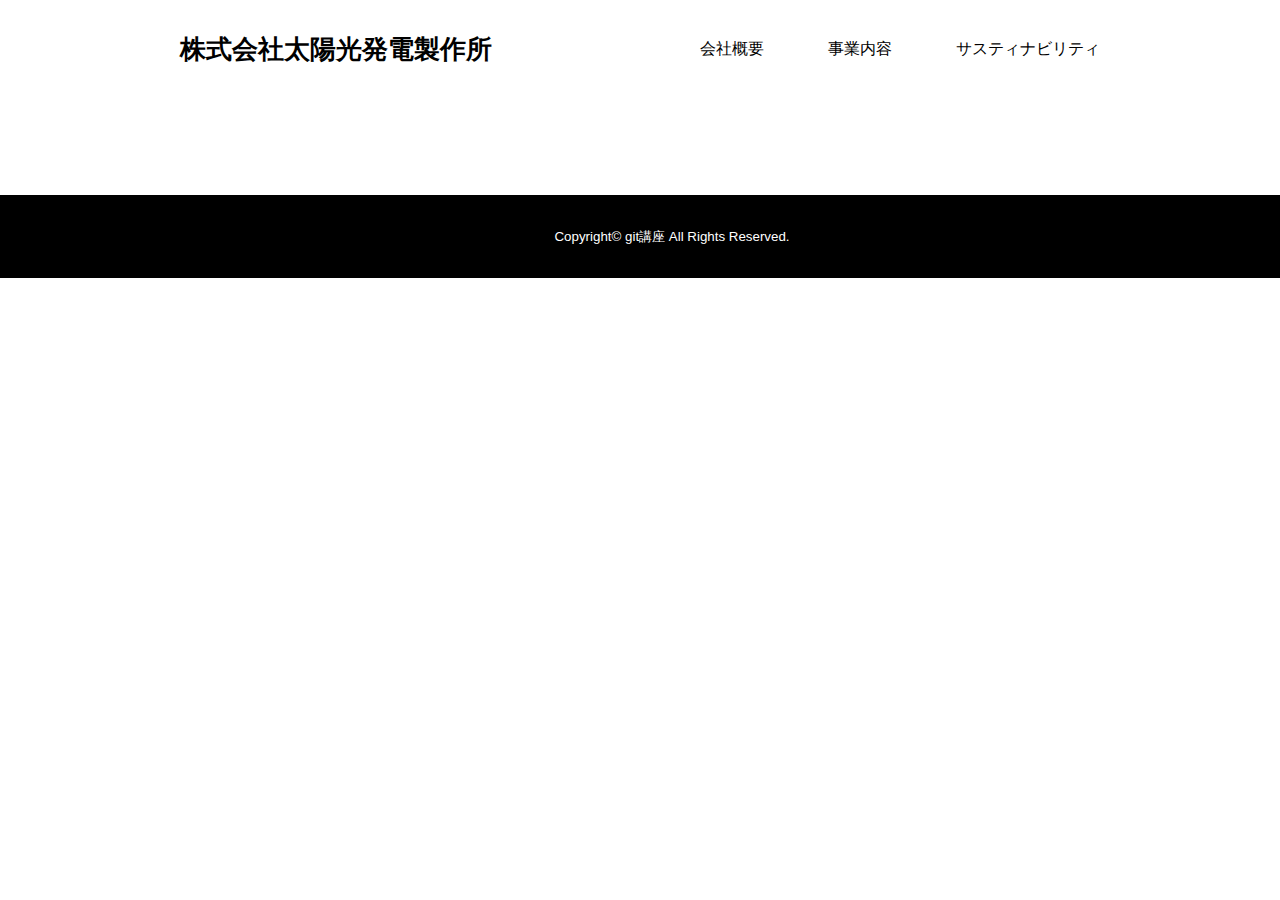
==== jissen_master/index.html @ 9119c2d6 "初回コミット" ====
<!DOCTYPE html>
<html lang=ja>
    <head>
        <meta charset="UTF-8">
        <link rel="stylesheet" href="./css/style.css">
        <title>株式会社太光製作所</title>
    </head>

    <body>
        <header>
            <h3>株式会社太陽光発電製作所</h3>
            <ul>
                <li><a href="#company-container">会社概要</a></li>
                <li><a href="#work-container">事業内容</a></li>
                <li><a href="#sustainability-container">サスティナビリティ</a></li>
            </ul>
        </header>

        <main>
            
        </main>

        <footer>
            <small>Copyright© git講座 All Rights Reserved.</small>
        </footer>
    </body>
</html>
---- jissen_master/css/style.css ----
/* under 375px */
:root {
    --space-size-2: 0.62vw;
    --space-size-4: 1.25vw;
    --space-size-8: 2.5vw;
    --space-size-16: 5vw;
    --space-size-24: 7.5vw;
    --space-size-32: 10vw;
    --space-size-40: 12.5vw;
    --space-size-48: 15vw;
    --space-size-56: 17.5vw;
    --space-size-64: 20vw;
    --space-size-72: 22.5vw;
    --space-size-80: 25vw;
    --space-size-88: 27.5vw;
    --space-size-96: 30vw;
    --space-size-104: 32.5vw;
    --space-size-112: 35vw;
    --space-size-120: 37.5vw;
    --space-size-128: 40vw;

    --font-size-12: 1vw;
    --font-size-16: 1.25vw;
    --font-size-20: 1.5vw;
    --font-size-24: 2vw;

    --font-weight-300: 300;
    --font-weight-600: 600;
    --font-weight-800: 800;

    --font-fam-noto: 'Noto Sans JP', sans-serif;
    --font-fam-roboto: 'Roboto', sans-serif;
}

* {
    font-family: var(--font-fam-noto);
    background-color: #FFFFFF;
    margin: 0;
    padding: 0;
}

header {
    display: flex;
    justify-content: center;
    align-items: center;
    -webkit-padding-start: var(--space-size-8);
    padding-inline-start: var(--space-size-8);
    -webkit-padding-end: var(--space-size-8);
    padding-inline-end: var(--space-size-8);
    -webkit-padding-inline-top: var(--space-size-8);
    padding-top: var(--space-size-8);
    -webkit-padding-inline-bottom: var(--space-size-8);
    padding-bottom: var(--space-size-8);
}

h1 {
    font-size: var(--font-size-24);
    font-weight: var(--font-weight-800) !important;
    width: 50%;
}

h2 {
    position: absolute;
    font-size: var(--font-size-24);
    font-weight: var(--font-weight-600) !important;
    left: var(--space-size-8);
    bottom: var(--space-size-8);
    color: #FFFFFF;
    background-color: rgba(0, 0, 0, 0);
}

h3 {
    font-size: var(--font-size-24);
    font-weight: var(--font-weight-600) !important;
    background-color: rgba(0, 0, 0, 0);
}

ul {
    width: 50%;
    display: flex;
    justify-content: flex-end;
}

li {
    cursor: pointer;
    font-size: var(--font-size-16);
    font-weight: var(--font-weight-300);
    margin-left: var(--space-size-16);
    list-style: none;
}

a {
    text-decoration: none;
    color: black;
}

main {
    margin-bottom: var(--space-size-24);
}

footer {
    width: 100%;
    background-color: black;
    color: #FFFFFF;
    text-align: center;
    -webkit-padding-start: var(--space-size-8);
    padding-inline-start: var(--space-size-8);
    -webkit-padding-end: var(--space-size-8);
    padding-inline-end: var(--space-size-8);
    -webkit-padding-inline-top: var(--space-size-8);
    padding-top: var(--space-size-8);
    -webkit-padding-inline-bottom: var(--space-size-8);
    padding-bottom: var(--space-size-8);
}

small {
    background-color: rgba(0, 0, 0, 0);
    color: #FFFFFF;
}

.top-container {
    position: relative;
    width: 100%;
    height: var(--space-size-96);
    background-image: url(../img/sample.jpg);
    background-size: 100%;
    background-position: bottom;
}

.news-container {
    background-color: #FFFFFF;
    -webkit-padding-start: var(--space-size-8);
    padding-inline-start: var(--space-size-8);
    -webkit-padding-end: var(--space-size-8);
    padding-inline-end: var(--space-size-8);
    -webkit-padding-inline-top: var(--space-size-8);
    padding-top: var(--space-size-8);
    -webkit-padding-inline-bottom: var(--space-size-16);
    padding-bottom: var(--space-size-16);
}

.news-content {
    display: flex;
    justify-content: start;
    align-items: center;
    background-color: black;
    -webkit-padding-start: var(--space-size-8);
    padding-inline-start: var(--space-size-8);
    -webkit-padding-end: var(--space-size-8);
    padding-inline-end: var(--space-size-8);
    -webkit-padding-inline-top: var(--space-size-8);
    padding-top: var(--space-size-8);
    -webkit-padding-inline-bottom: var(--space-size-8);
    padding-bottom: var(--space-size-8);
}

.news-content-p,
.news-content-p-sub {
    background-color: black;
    color: #FFFFFF;
}

.news-content-p-sub {
    margin-left: var(--space-size-8);
}

#company-container,
#work-container,
#sustainability-container {
    height: var(--space-size-128);
    display: flex;
    justify-content: center;
    align-items: center;
    -webkit-padding-start: var(--space-size-8);
    padding-inline-start: var(--space-size-8);
    -webkit-padding-end: var(--space-size-8);
    padding-inline-end: var(--space-size-8);
}

.company-content-img {
    height: 100%;
    width: 50%;
}

.company-content-text {
    width: 100%;;
}

.company-content-h3,
.company-content-p,
.company-content-p-sub {
    -webkit-padding-start: var(--space-size-8);
    padding-inline-start: var(--space-size-8);
    -webkit-padding-end: var(--space-size-8);
    padding-inline-end: var(--space-size-8);
}

.company-content-h3 {
    font-size: var(--font-size-24);
    margin-bottom: var(--space-size-8);
}

.company-content-p {
    font-size: var(--font-size-20);
    margin-bottom: var(--space-size-2);
}

.company-content-p-sub {
    font-size: var(--font-size-16);
    font-weight: var(--font-weight-300);
    margin-bottom: var(--space-size-8);
}
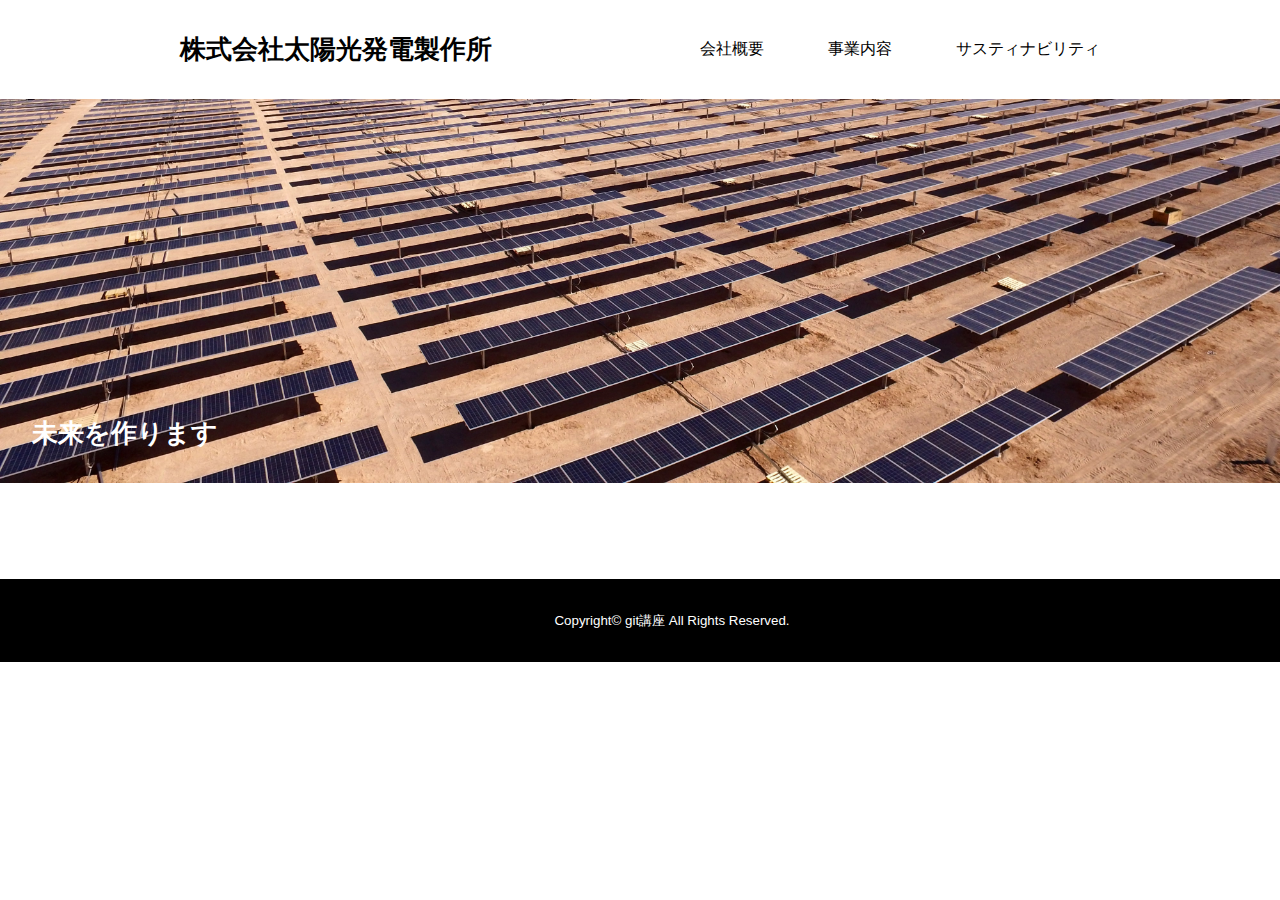
==== commit dfc20ae7: "未来をつくりますセクション追加" ====
--- a/jissen_master/index.html
+++ b/jissen_master/index.html
@@ -17,7 +17,9 @@
         </header>
 
         <main>
-            
+            <div class="top-container">
+                <h2>未来を作ります</h2>
+            </div>
         </main>
 
         <footer>
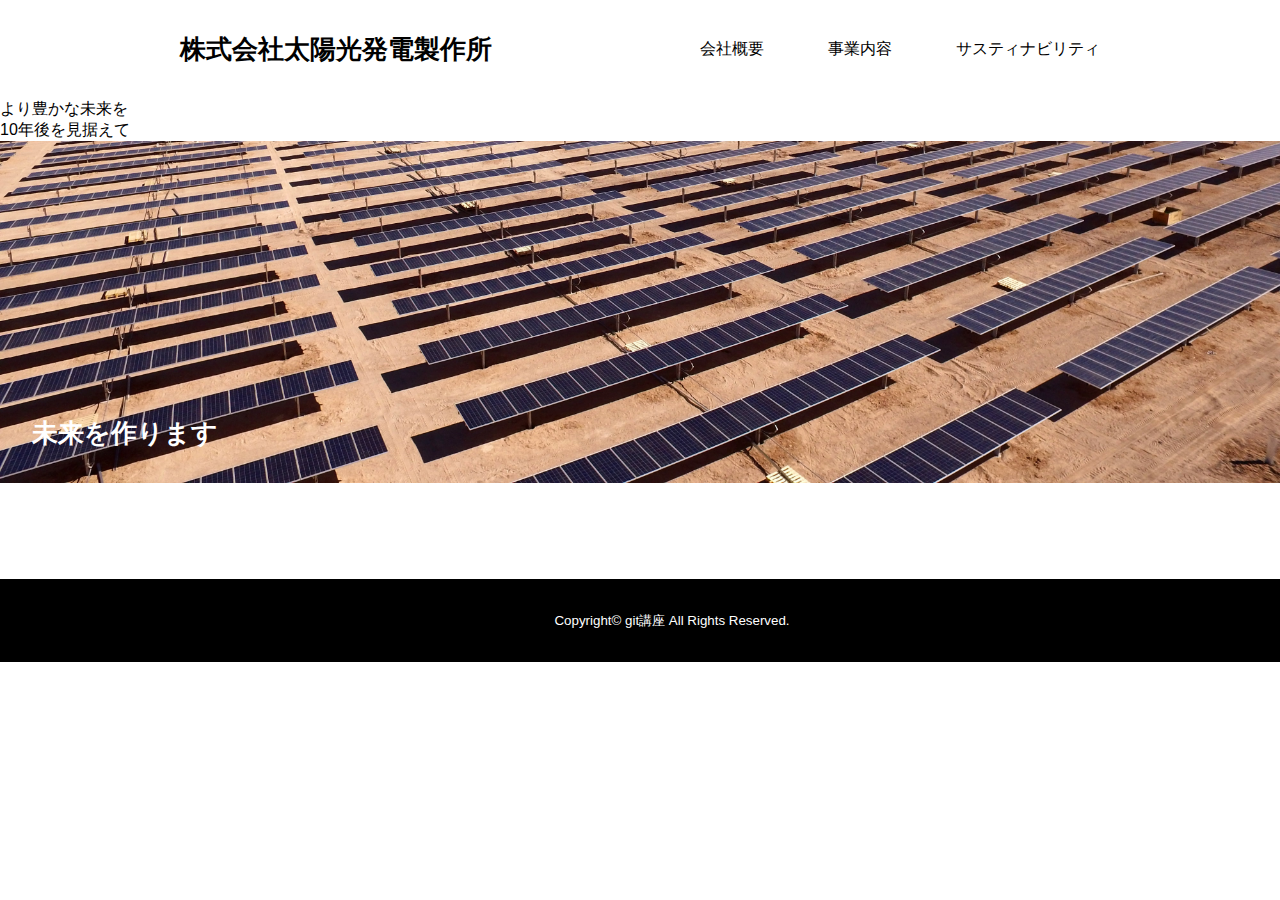
==== commit a0c945d1: "top-container更新" ====
--- a/jissen_master/index.html
+++ b/jissen_master/index.html
@@ -19,6 +19,8 @@
         <main>
             <div class="top-container">
                 <h2>未来を作ります</h2>
+                <p>より豊かな未来を</p>
+                <p>10年後を見据えて</p>
             </div>
         </main>
 
@@ -26,4 +28,4 @@
             <small>Copyright© git講座 All Rights Reserved.</small>
         </footer>
     </body>
-</html>+</html>
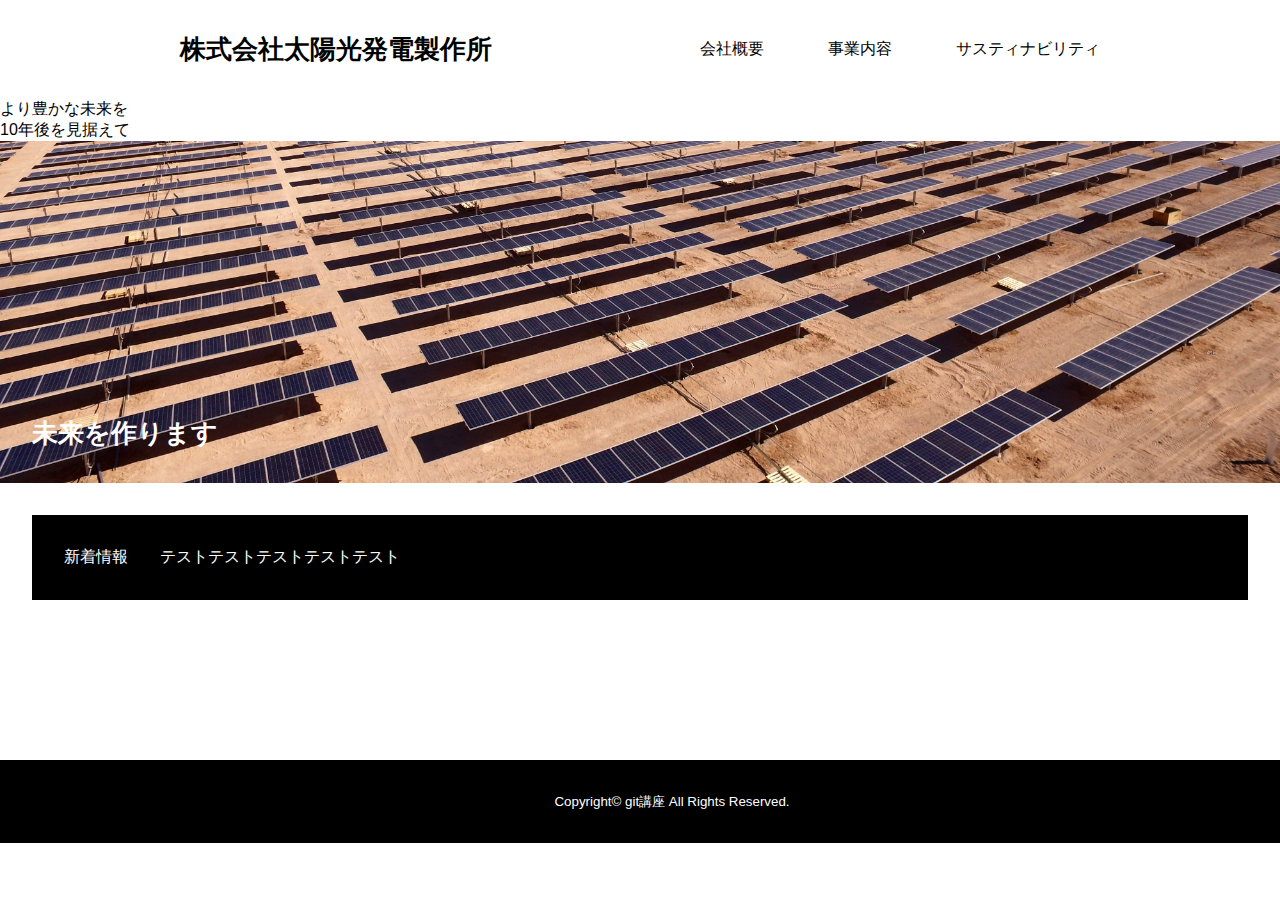
==== commit 2e61ba73: "news-container編集" ====
--- a/jissen_master/index.html
+++ b/jissen_master/index.html
@@ -22,7 +22,14 @@
                 <p>より豊かな未来を</p>
                 <p>10年後を見据えて</p>
             </div>
+            <div class="news-container">
+                <div class="news-content">
+                    <p class="news-content-p">新着情報</p>
+                    <p class="news-content-p-sub">テストテストテストテストテスト</p>
+                </div>
+            </div>
         </main>
+
 
         <footer>
             <small>Copyright© git講座 All Rights Reserved.</small>
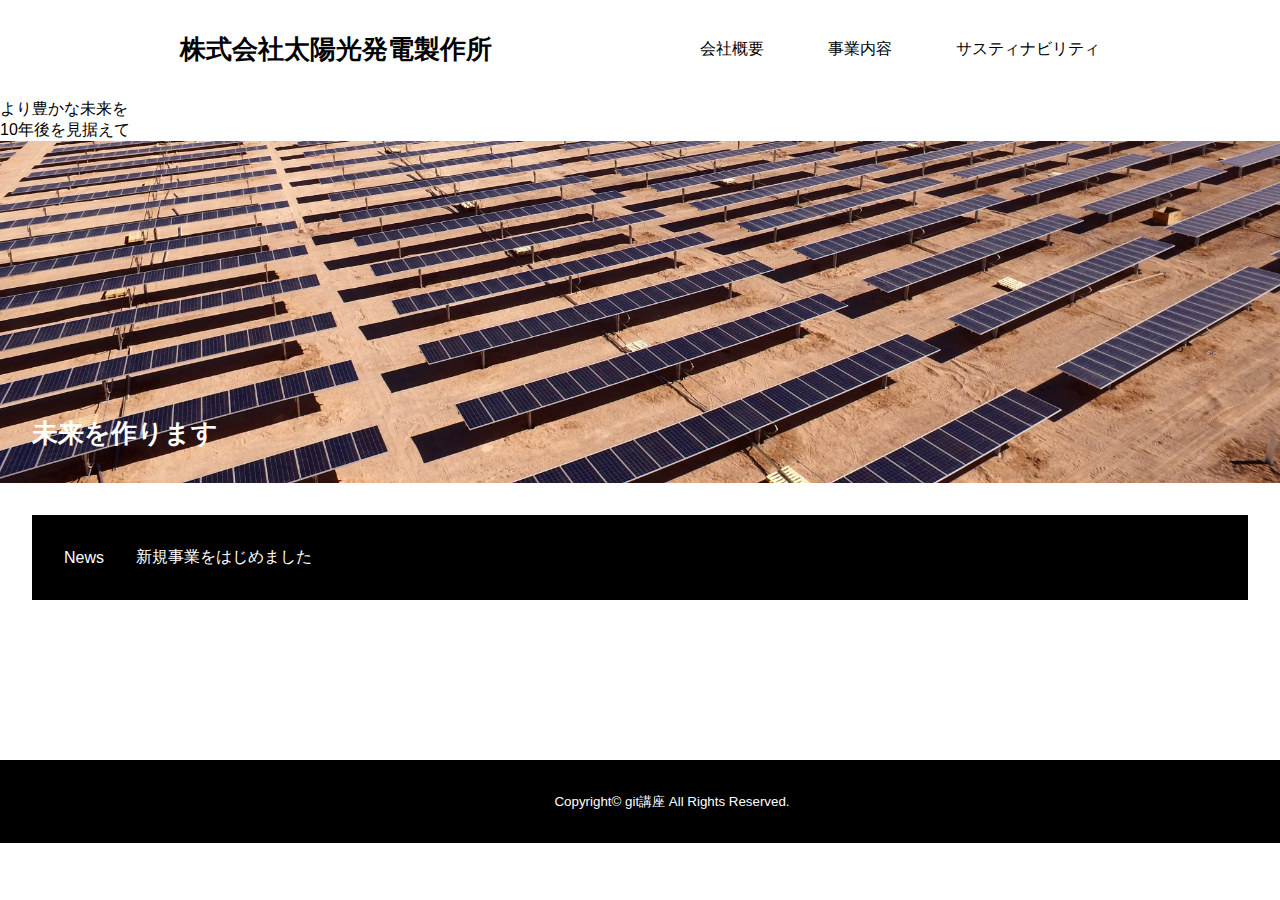
==== commit f6989b33: "news-containerの編集" ====
--- a/jissen_master/index.html
+++ b/jissen_master/index.html
@@ -22,11 +22,9 @@
                 <p>より豊かな未来を</p>
                 <p>10年後を見据えて</p>
             </div>
-            <div class="news-container">
-                <div class="news-content">
-                    <p class="news-content-p">新着情報</p>
-                    <p class="news-content-p-sub">テストテストテストテストテスト</p>
-                </div>
+            <div class="news-container"> <div class="news-content">
+                <p class="news-content-p">News</p>
+                <p class="news-content-p-sub">新規事業をはじめました</p> </div>
             </div>
         </main>
 
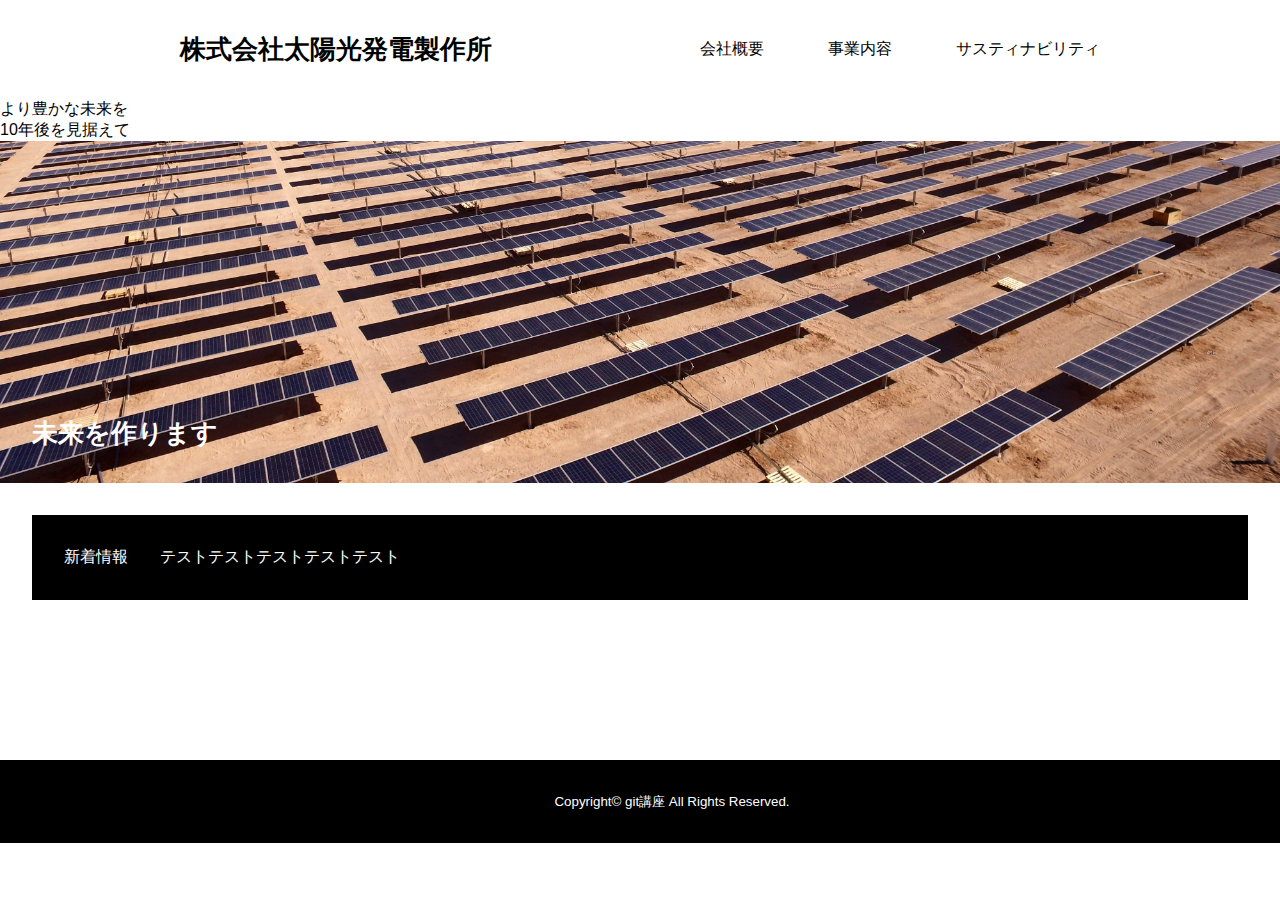
==== commit 52ab9ebe: "Merge pull request #3 from kk-bayer/sub1" ====
--- a/jissen_master/index.html
+++ b/jissen_master/index.html
@@ -22,9 +22,11 @@
                 <p>より豊かな未来を</p>
                 <p>10年後を見据えて</p>
             </div>
-            <div class="news-container"> <div class="news-content">
-                <p class="news-content-p">News</p>
-                <p class="news-content-p-sub">新規事業をはじめました</p> </div>
+            <div class="news-container">
+                <div class="news-content">
+                    <p class="news-content-p">新着情報</p>
+                    <p class="news-content-p-sub">テストテストテストテストテスト</p>
+                </div>
             </div>
         </main>
 
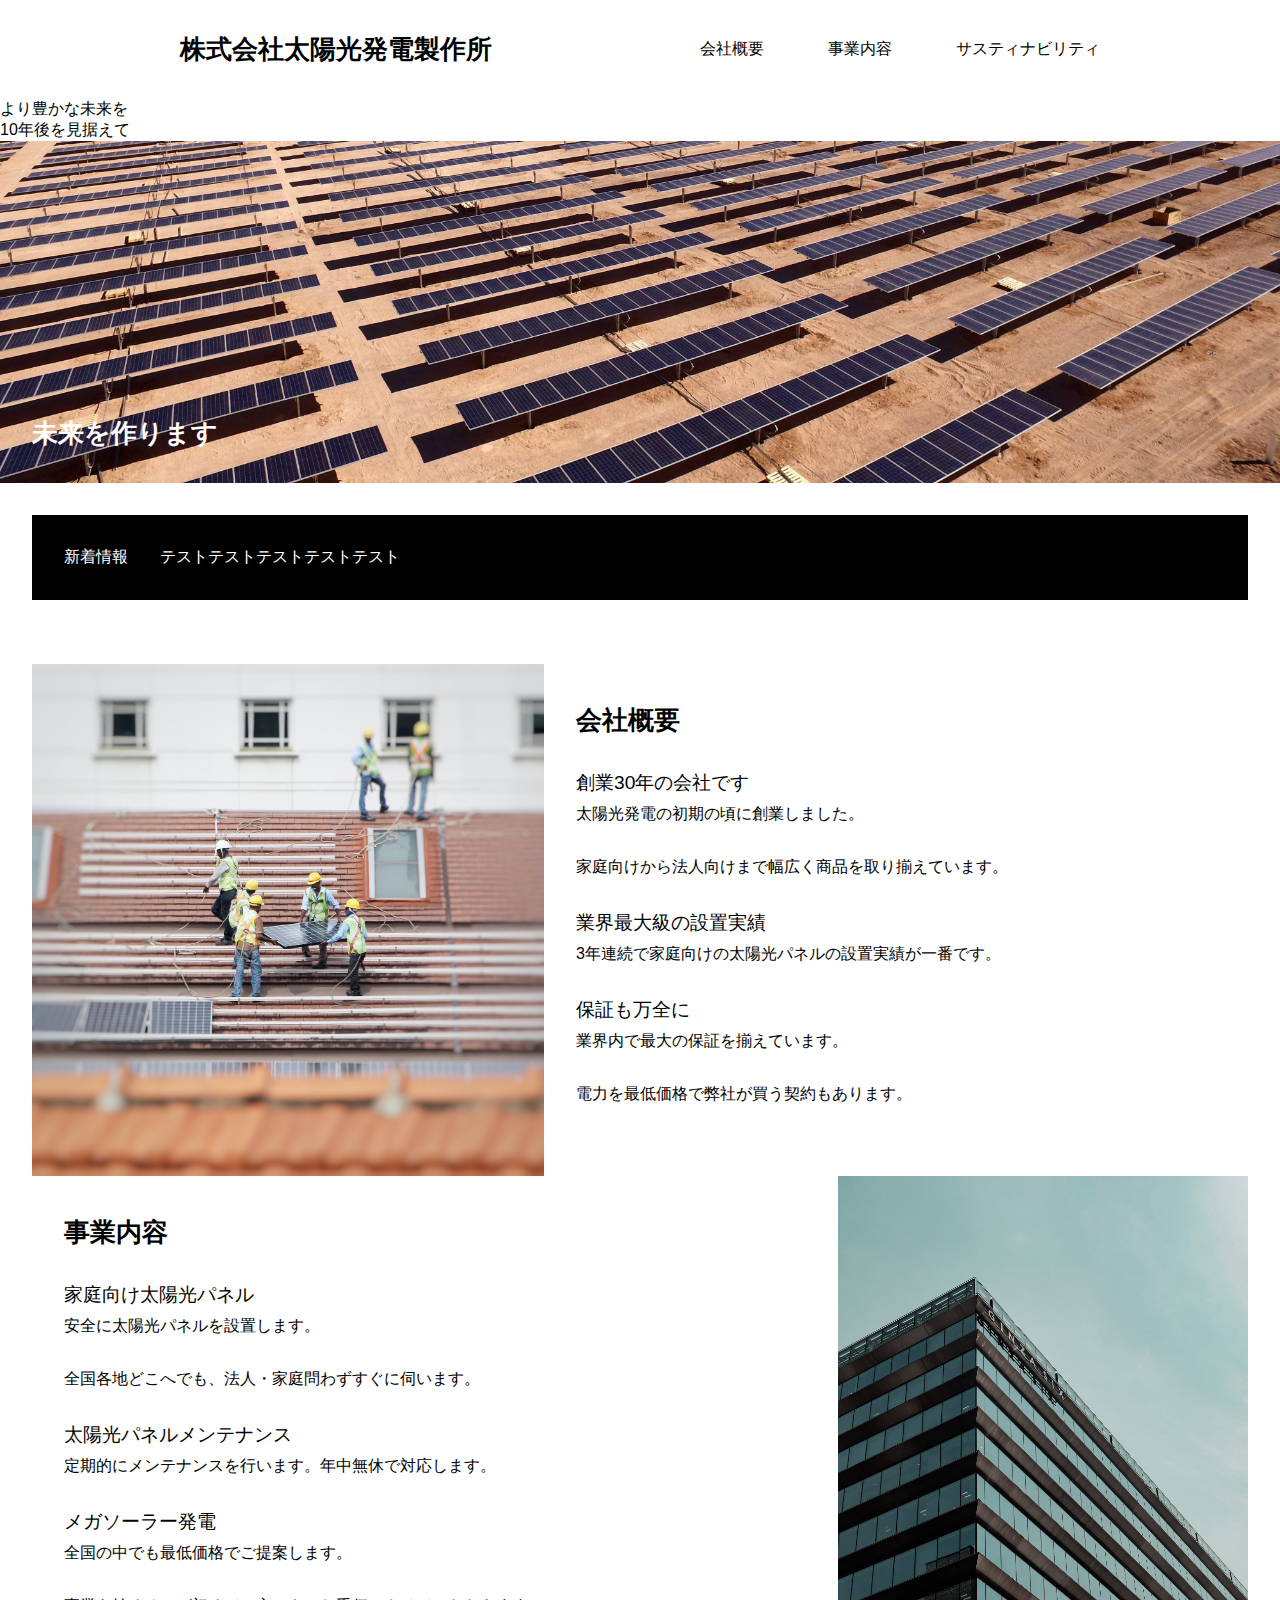
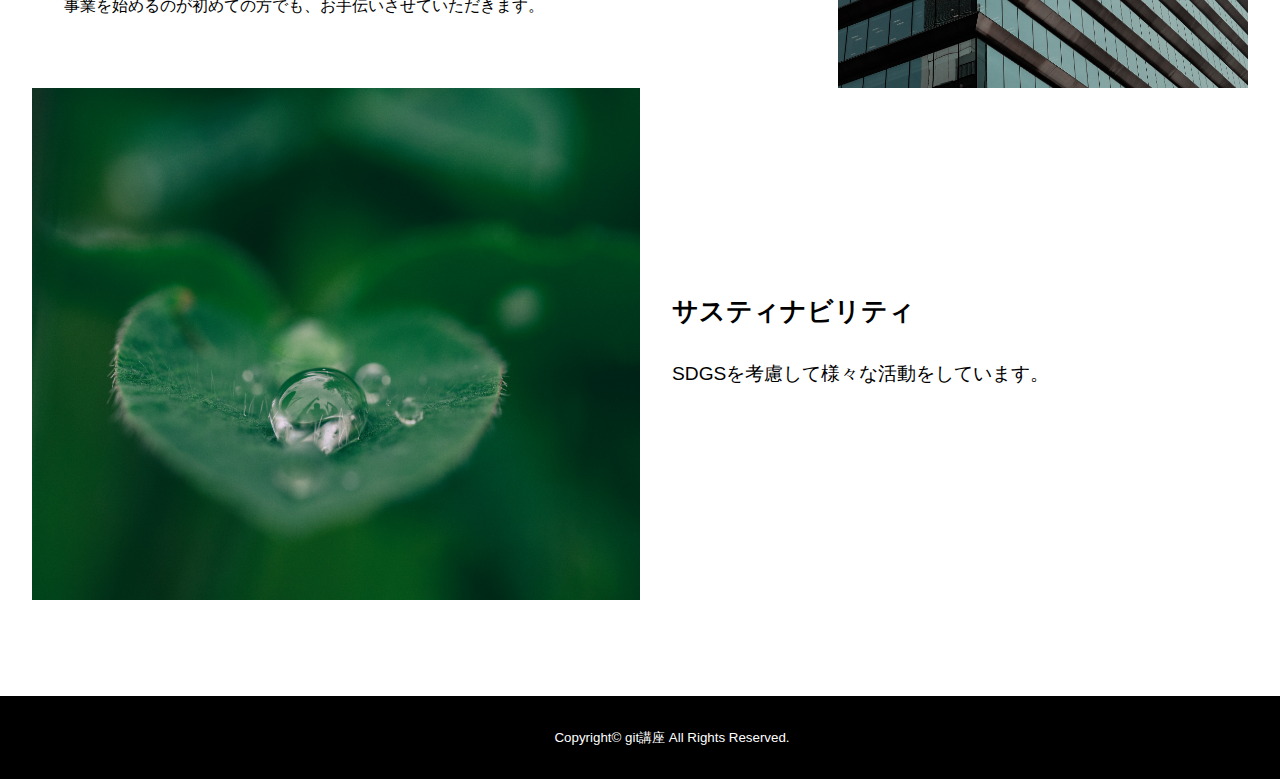
==== commit f8cd4607: "３周目完了" ====
--- a/jissen_master/index.html
+++ b/jissen_master/index.html
@@ -28,6 +28,57 @@
                     <p class="news-content-p-sub">テストテストテストテストテスト</p>
                 </div>
             </div>
+            <div id="company-container">
+                <img class="company-content-img" src="./img/work.jpg" alt="company-1" >
+                <div class="company-content-text">
+                    <h3 class="company-content-h3">会社概要</h3>
+                    <div>
+                        <p class="company-content-p">創業30年の会社です</p>
+                        <p class="company-content-p-sub">太陽光発電の初期の頃に創業しました。</p>
+                        <p class="company-content-p-sub">家庭向けから法人向けまで幅広く商品を取り揃えています。</p>
+                    </div>
+                    <div>
+                        <p class="company-content-p">業界最大級の設置実績</p>
+                        <p class="company-content-p-sub">3年連続で家庭向けの太陽光パネルの設置実績が一番です。</p>
+                    </div>
+                    <div>
+                        <p class="company-content-p">保証も万全に</p>
+                        <p class="company-content-p-sub">業界内で最大の保証を揃えています。</p>
+                        <p class="company-content-p-sub">電力を最低価格で弊社が買う契約もあります。</p>
+                    </div>
+                </div>
+            </div>
+
+            <div id="work-container">
+                <div class="company-content-text">
+                    <h3 class="company-content-h3">事業内容</h3>
+                    <div>
+                        <p class="company-content-p">家庭向け太陽光パネル</p>
+                        <p class="company-content-p-sub">安全に太陽光パネルを設置します。</p>
+                        <p class="company-content-p-sub">全国各地どこへでも、法人・家庭問わずすぐに伺います。</p>
+                    </div>
+                    <div>
+                        <p class="company-content-p">太陽光パネルメンテナンス</p>
+                        <p class="company-content-p-sub">定期的にメンテナンスを行います。年中無休で対応します。</p>
+                    </div>
+                    <div>
+                        <p class="company-content-p">メガソーラー発電</p>
+                        <p class="company-content-p-sub">全国の中でも最低価格でご提案します。</p>
+                        <p class="company-content-p-sub">事業を始めるのが初めての方でも、お手伝いさせていただきます。</p>
+                    </div>
+                </div>
+                <img class="company-content-img" src="./img/company.jpg" alt="company-1" >
+            </div>
+
+            <div id="sustainability-container">
+                <img class="company-content-img" src="./img/sustainability.jpg" alt="company-1" >
+                <div class="company-content-text">
+                    <h3 class="company-content-h3">サスティナビリティ</h3>
+                    <div>
+                        <p class="company-content-p">SDGSを考慮して様々な活動をしています。</p>
+                    </div>
+                </div>
+            </div>
         </main>
 
 
@@ -35,4 +86,4 @@
             <small>Copyright© git講座 All Rights Reserved.</small>
         </footer>
     </body>
-</html>
+</html>